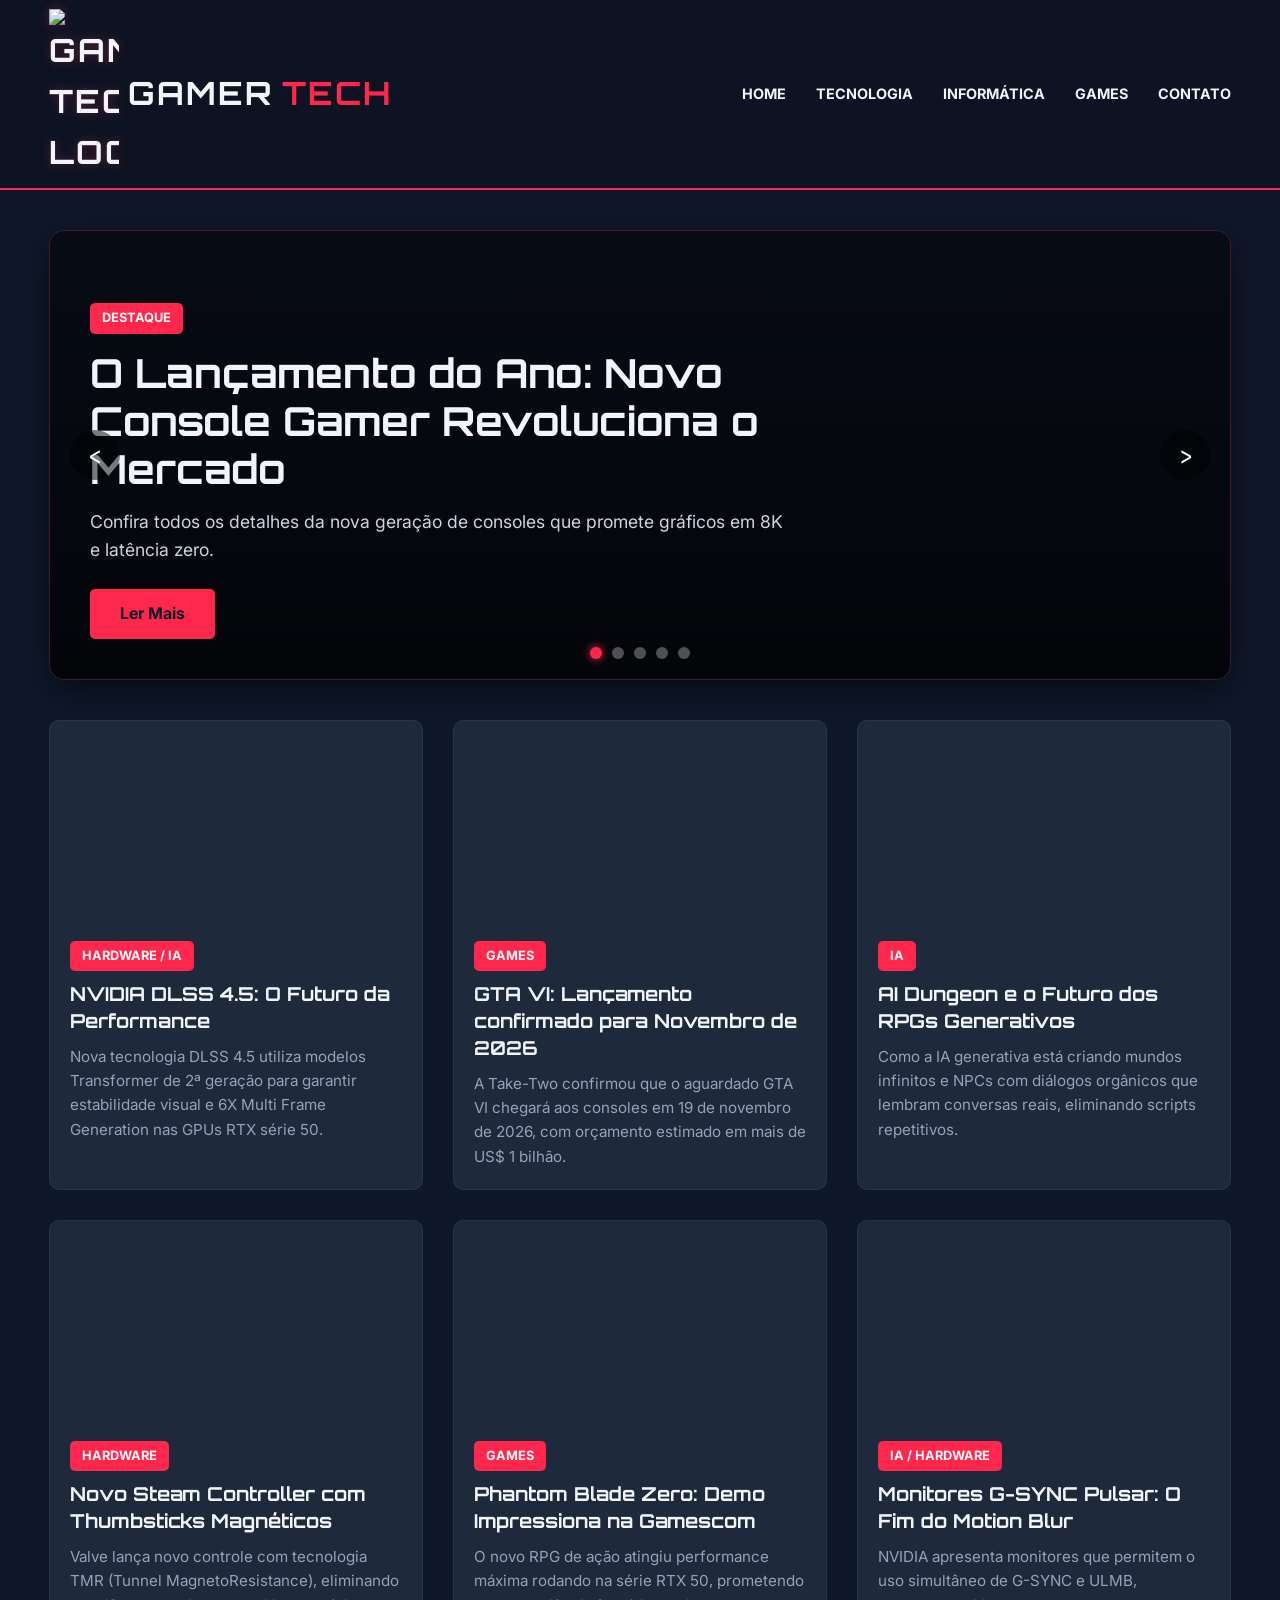
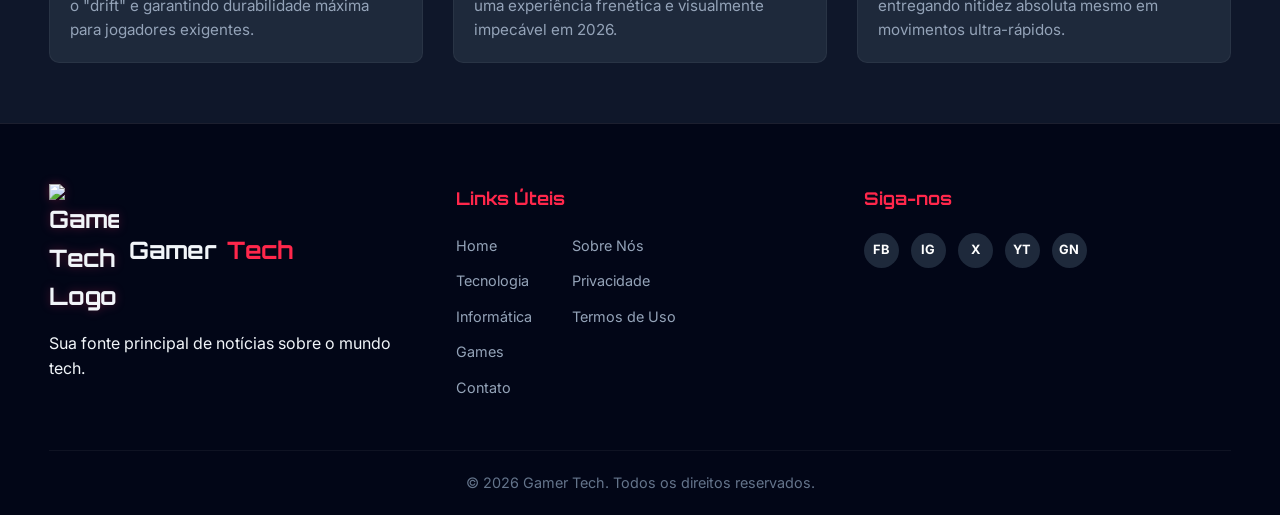
==== index.html @ 63a46190 "Fiz o upload dos arquivos do site." ====
<!DOCTYPE html>
<html lang="pt-br">
<head>
    <meta charset="UTF-8">
    <meta name="viewport" content="width=device-width, initial-scale=1.0">
    <title>Gamer Tech - Notícias de Tecnologia e Games</title>
    <link rel="stylesheet" href="style.css">
    <link rel="preconnect" href="https://fonts.googleapis.com">
    <link rel="preconnect" href="https://fonts.gstatic.com" crossorigin>
    <link href="https://fonts.googleapis.com/css2?family=Inter:wght@400;700&family=Orbitron:wght@400;700&display=swap" rel="stylesheet">
</head>
<body>
    <header>
        <div class="container">
            <div class="logo">
                <h1>
                    <img src="https://i.imgur.com/VM0Gyce.png" alt="Gamer Tech Logo" class="logo-img">
                    Gamer <span>Tech</span>
                </h1>
            </div>
            <nav>
                <ul class="nav-menu">
                    <li><a href="index.html">Home</a></li>
                    <li><a href="tecnologia.html">Tecnologia</a></li>
                    <li><a href="informatica.html">Informática</a></li>
                    <li><a href="games.html">Games</a></li>
                    <li><a href="#contato">Contato</a></li>
                </ul>
            </nav>
        </div>
    </header>

    <main class="container">
        <section id="hero" class="main-news">
            <div class="carousel">
                <div class="carousel-inner">
                    <!-- Slide 1 -->
                    <div class="carousel-item active" style="background-image: linear-gradient(rgba(0,0,0,0.5), rgba(0,0,0,0.8)), url('https://images.unsplash.com/photo-1511512578047-dfb367046420?q=80&w=1200&auto=format&fit=crop');">
                        <div class="hero-content">
                            <span class="category">Destaque</span>
                            <h2>O Lançamento do Ano: Novo Console Gamer Revoluciona o Mercado</h2>
                            <p>Confira todos os detalhes da nova geração de consoles que promete gráficos em 8K e latência zero.</p>
                            <a href="#" class="btn">Ler Mais</a>
                        </div>
                    </div>
                    <!-- Slide 2 -->
                    <div class="carousel-item" style="background-image: linear-gradient(rgba(0,0,0,0.5), rgba(0,0,0,0.8)), url('https://images.unsplash.com/photo-1542751371-adc38448a05e?q=80&w=1200&auto=format&fit=crop');">
                        <div class="hero-content">
                            <span class="category">Games</span>
                            <h2>GTA VI: Vazamentos indicam mapa colossal e novos sistemas</h2>
                            <p>Novas informações sugerem que o mapa será duas vezes maior que o do jogo anterior.</p>
                            <a href="#" class="btn">Ler Mais</a>
                        </div>
                    </div>
                    <!-- Slide 3 -->
                    <div class="carousel-item" style="background-image: linear-gradient(rgba(0,0,0,0.5), rgba(0,0,0,0.8)), url('https://images.unsplash.com/photo-1550745165-9bc0b252726f?q=80&w=1200&auto=format&fit=crop');">
                        <div class="hero-content">
                            <span class="category">Hardware</span>
                            <h2>Processadores de 2nm: O futuro do processamento mobile</h2>
                            <p>A nova tecnologia promete eficiência energética sem precedentes para smartphones.</p>
                            <a href="#" class="btn">Ler Mais</a>
                        </div>
                    </div>
                    <!-- Slide 4 -->
                    <div class="carousel-item" style="background-image: linear-gradient(rgba(0,0,0,0.5), rgba(0,0,0,0.8)), url('https://images.unsplash.com/photo-1614064641938-3bbee52942c7?q=80&w=1200&auto=format&fit=crop');">
                        <div class="hero-content">
                            <span class="category">IA / Hardware</span>
                            <h2>Monitores G-SYNC Pulsar: O Fim do Motion Blur</h2>
                            <p>NVIDIA apresenta monitores que permitem o uso simultâneo de G-SYNC e ULMB.</p>
                            <a href="#" class="btn">Ler Mais</a>
                        </div>
                    </div>
                    <!-- Slide 5 -->
                    <div class="carousel-item" style="background-image: linear-gradient(rgba(0,0,0,0.5), rgba(0,0,0,0.8)), url('https://images.unsplash.com/photo-1593305841991-05c297ba4575?q=80&w=1200&auto=format&fit=crop');">
                        <div class="hero-content">
                            <span class="category">Hardware</span>
                            <h2>Steam Controller: O Retorno da Valve ao Hardware</h2>
                            <p>Novo controle promete precisão absoluta com thumbsticks magnéticos anti-drift.</p>
                            <a href="#" class="btn">Ler Mais</a>
                        </div>
                    </div>
                </div>
                
                <!-- Controles do Carrossel -->
                <button class="carousel-control prev">&lt;</button>
                <button class="carousel-control next">&gt;</button>
                
                <!-- Indicadores -->
                <div class="carousel-indicators">
                    <span class="dot active"></span>
                    <span class="dot"></span>
                    <span class="dot"></span>
                    <span class="dot"></span>
                    <span class="dot"></span>
                </div>
            </div>
        </section>

        <section id="news-grid" class="secondary-news">
            <article class="news-card">
                <div class="news-img" style="background-image: url('https://images.unsplash.com/photo-1550745165-9bc0b252726f?q=80&w=800&auto=format&fit=crop');"></div>
                <div class="news-info">
                    <span class="category">Hardware / IA</span>
                    <h3>NVIDIA DLSS 4.5: O Futuro da Performance</h3>
                    <p>Nova tecnologia DLSS 4.5 utiliza modelos Transformer de 2ª geração para garantir estabilidade visual e 6X Multi Frame Generation nas GPUs RTX série 50.</p>
                </div>
            </article>

            <article class="news-card">
                <div class="news-img" style="background-image: url('https://images.unsplash.com/photo-1542751371-adc38448a05e?q=80&w=800&auto=format&fit=crop');"></div>
                <div class="news-info">
                    <span class="category">Games</span>
                    <h3>GTA VI: Lançamento confirmado para Novembro de 2026</h3>
                    <p>A Take-Two confirmou que o aguardado GTA VI chegará aos consoles em 19 de novembro de 2026, com orçamento estimado em mais de US$ 1 bilhão.</p>
                </div>
            </article>

            <article class="news-card">
                <div class="news-img" style="background-image: url('https://images.unsplash.com/photo-1518770660439-4636190af475?q=80&w=800&auto=format&fit=crop');"></div>
                <div class="news-info">
                    <span class="category">IA</span>
                    <h3>AI Dungeon e o Futuro dos RPGs Generativos</h3>
                    <p>Como a IA generativa está criando mundos infinitos e NPCs com diálogos orgânicos que lembram conversas reais, eliminando scripts repetitivos.</p>
                </div>
            </article>

            <article class="news-card">
                <div class="news-img" style="background-image: url('https://images.unsplash.com/photo-1593305841991-05c297ba4575?q=80&w=800&auto=format&fit=crop');"></div>
                <div class="news-info">
                    <span class="category">Hardware</span>
                    <h3>Novo Steam Controller com Thumbsticks Magnéticos</h3>
                    <p>Valve lança novo controle com tecnologia TMR (Tunnel MagnetoResistance), eliminando o "drift" e garantindo durabilidade máxima para jogadores exigentes.</p>
                </div>
            </article>

            <article class="news-card">
                <div class="news-img" style="background-image: url('https://images.unsplash.com/photo-1606144042614-b2417e99c4e3?q=80&w=800&auto=format&fit=crop');"></div>
                <div class="news-info">
                    <span class="category">Games</span>
                    <h3>Phantom Blade Zero: Demo Impressiona na Gamescom</h3>
                    <p>O novo RPG de ação atingiu performance máxima rodando na série RTX 50, prometendo uma experiência frenética e visualmente impecável em 2026.</p>
                </div>
            </article>

            <article class="news-card">
                <div class="news-img" style="background-image: url('https://images.unsplash.com/photo-1614064641938-3bbee52942c7?q=80&w=800&auto=format&fit=crop');"></div>
                <div class="news-info">
                    <span class="category">IA / Hardware</span>
                    <h3>Monitores G-SYNC Pulsar: O Fim do Motion Blur</h3>
                    <p>NVIDIA apresenta monitores que permitem o uso simultâneo de G-SYNC e ULMB, entregando nitidez absoluta mesmo em movimentos ultra-rápidos.</p>
                </div>
            </article>
        </section>
    </main>

    <footer>
        <div class="container">
            <div class="footer-content">
                <div class="footer-logo">
                    <h2 style="display: flex; align-items: center; gap: 10px;">
                        <img src="https://i.imgur.com/VM0Gyce.png" alt="Gamer Tech Logo" class="logo-img">
                        Gamer <span>Tech</span>
                    </h2>
                    <p>Sua fonte principal de notícias sobre o mundo tech.</p>
                </div>
                <div class="footer-links">
                    <h3>Links Úteis</h3>
                    <div class="footer-links-container">
                        <ul>
                            <li><a href="index.html">Home</a></li>
                            <li><a href="tecnologia.html">Tecnologia</a></li>
                            <li><a href="informatica.html">Informática</a></li>
                            <li><a href="games.html">Games</a></li>
                            <li><a href="index.html#contato">Contato</a></li>
                        </ul>
                        <ul>
                            <li><a href="sobre.html">Sobre Nós</a></li>
                            <li><a href="#">Privacidade</a></li>
                            <li><a href="#">Termos de Uso</a></li>
                        </ul>
                    </div>
                </div>
                <div class="footer-social">
                    <h3>Siga-nos</h3>
                    <div class="social-icons">
                        <a href="#" title="Facebook">FB</a>
                        <a href="#" title="Instagram">IG</a>
                        <a href="#" title="X (Twitter)">X</a>
                        <a href="#" title="YouTube">YT</a>
                        <a href="#" title="Google News">GN</a>
                    </div>
                </div>
            </div>
            <div class="footer-bottom">
                <p>&copy; 2026 Gamer Tech. Todos os direitos reservados.</p>
            </div>
        </div>
    </footer>

    <button id="back-to-top" title="Voltar ao topo">
        <span class="arrow-up"></span>
    </button>

    <script src="script.js"></script>
</body>
</html>
---- style.css ----
:root {
    --bg-color: #0f172a;
    --card-bg: #1e293b;
    --text-color: #f1f5f9;
    --primary-color: #ff274b;
    --secondary-color: #ff274b;
    --accent-color: #ff274b;
    --header-bg: rgba(15, 23, 42, 0.9);
    --header-bg2: rgba(14, 19, 34, 0.9);
}

* {
    margin: 0;
    padding: 0;
    box-sizing: border-box;
}

body {
    font-family: 'Inter', sans-serif;
    background-color: var(--bg-color);
    color: var(--text-color);
    line-height: 1.6;
}

h1, h2, h3, .logo {
    font-family: 'Orbitron', sans-serif;
}

.container {
    max-width: 1200px;
    margin: 0 auto;
    padding: 0 9px;
}

/* Header & Navigation */
header {
    background-color: var(--header-bg2);
    backdrop-filter: blur(10px);
    position: sticky;
    top: 0;
    z-index: 1000;
    padding: 9px 0;
    border-bottom: 2px solid var(--primary-color);
}

header .container {
    display: flex;
    justify-content: space-between;
    align-items: center;
}

.logo h1 {
    font-size: 2.0rem;
    text-transform: uppercase;
    letter-spacing: 2px;
    display: flex;
    align-items: center;
    gap: 9px;
}

.logo-img {
    width: 70px;
    height: auto;
    filter: drop-shadow(0 0 5px rgba(255, 46, 99, 0.3));
}

.logo span {
    color: var(--primary-color);
}

nav ul {
    display: flex;
    list-style: none;
}

nav ul li {
    margin-left: 30px;
}

nav ul li a {
    text-decoration: none;
    color: var(--text-color);
    font-weight: bold;
    transition: color 0.3s ease;
    text-transform: uppercase;
    font-size: 0.9rem;
}

nav ul li a:hover {
    color: var(--secondary-color);
}

/* Carousel Section */
.main-news {
    margin: 40px 0;
}

.carousel {
    position: relative;
    height: 450px;
    border-radius: 15px;
    overflow: hidden;
    border: 1px solid rgba(255, 46, 99, 0.2);
    box-shadow: 0 10px 30px rgba(0,0,0,0.5);
}

.carousel-inner {
    height: 100%;
    width: 100%;
}

.carousel-item {
    position: absolute;
    top: 0;
    left: 0;
    width: 100%;
    height: 100%;
    opacity: 0;
    visibility: hidden;
    transition: opacity 0.8s ease-in-out, visibility 0.8s;
    background-size: cover;
    background-position: center;
    display: flex;
    align-items: flex-end;
    padding: 40px;
}

.carousel-item.active {
    opacity: 1;
    visibility: visible;
}

.hero-content {
    max-width: 700px;
    transform: translateY(20px);
    transition: transform 0.8s ease-out;
}

.carousel-item.active .hero-content {
    transform: translateY(0);
}

/* Controls */
.carousel-control {
    position: absolute;
    top: 50%;
    transform: translateY(-50%);
    background: rgba(0, 0, 0, 0.5);
    color: white;
    border: none;
    width: 50px;
    height: 50px;
    border-radius: 50%;
    cursor: pointer;
    font-family: 'Orbitron', sans-serif;
    font-size: 1.5rem;
    display: flex;
    align-items: center;
    justify-content: center;
    transition: background 0.3s, color 0.3s;
    z-index: 10;
}

.carousel-control:hover {
    background: var(--primary-color);
    color: white;
}

.prev { left: 20px; }
.next { right: 20px; }

/* Indicators */
.carousel-indicators {
    position: absolute;
    bottom: 20px;
    left: 50%;
    transform: translateX(-50%);
    display: flex;
    gap: 10px;
    z-index: 10;
}

.dot {
    width: 12px;
    height: 12px;
    background: rgba(255, 255, 255, 0.3);
    border-radius: 50%;
    cursor: pointer;
    transition: background 0.3s;
}

.dot.active {
    background: var(--primary-color);
    box-shadow: 0 0 10px var(--primary-color);
}

.category {
    background-color: var(--primary-color);
    color: white;
    padding: 5px 12px;
    border-radius: 5px;
    font-size: 0.8rem;
    text-transform: uppercase;
    font-weight: bold;
    display: inline-block;
    margin-bottom: 15px;
}

.hero-content h2 {
    font-size: 2.5rem;
    margin-bottom: 15px;
    line-height: 1.2;
}

.hero-content p {
    font-size: 1.1rem;
    margin-bottom: 25px;
    color: #cbd5e1;
}

.btn {
    display: inline-block;
    background-color: var(--secondary-color);
    color: var(--bg-color);
    padding: 12px 30px;
    text-decoration: none;
    font-weight: bold;
    border-radius: 5px;
    transition: transform 0.3s ease, background-color 0.3s ease;
}

.btn:hover {
    transform: translateY(-3px);
    background-color: #22d3ee;
}

/* News Grid */
.secondary-news {
    display: grid;
    grid-template-columns: repeat(auto-fit, minmax(300px, 1fr));
    gap: 30px;
    margin-bottom: 60px;
}

.news-card {
    background-color: var(--card-bg);
    border-radius: 10px;
    overflow: hidden;
    transition: transform 0.3s ease, opacity 0.5s ease;
    border: 1px solid rgba(255,255,255,0.05);
    opacity: 0;
    transform: translateY(20px);
}

.news-card.visible {
    opacity: 1;
    transform: translateY(0);
}

.news-card:hover {
    transform: translateY(-10px);
}

.news-card.visible:hover {
    transform: translateY(-10px);
}

.news-img {
    height: 200px;
    background-size: cover;
    background-position: center;
}

.news-info {
    padding: 20px;
}

.news-info .category {
    background-color: var(--secondary-color);
    margin-bottom: 10px;
}

.news-info h3 {
    font-size: 1.2rem;
    margin-bottom: 10px;
    line-height: 1.4;
}

.news-info p {
    font-size: 0.95rem;
    color: #94a3b8;
}

/* Back to Top Button */
#back-to-top {
    position: fixed;
    bottom: 30px;
    right: 30px;
    width: 45px;
    height: 45px;
    background-color: var(--primary-color);
    border: none;
    border-radius: 8px;
    cursor: pointer;
    display: flex;
    align-items: center;
    justify-content: center;
    box-shadow: 0 5px 15px rgba(0, 0, 0, 0.3);
    z-index: 1000;
    transition: transform 0.3s ease, background-color 0.3s ease, opacity 0.3s ease, visibility 0.3s;
    opacity: 0;
    visibility: hidden;
}

#back-to-top.show {
    opacity: 1;
    visibility: visible;
}

#back-to-top:hover {
    background-color: #ff4d7d;
    transform: translateY(-5px);
}

.arrow-up {
    width: 0;
    height: 0;
    border-left: 8px solid transparent;
    border-right: 8px solid transparent;
    border-bottom: 12px solid white;
}

/* Contact Form Styles */
.contact-container {
    max-width: 800px;
    margin: 40px auto;
    background-color: var(--card-bg);
    padding: 40px;
    border-radius: 15px;
    border: 1px solid rgba(255, 46, 99, 0.1);
}

.contact-form {
    display: flex;
    flex-direction: column;
    gap: 20px;
}

.form-group {
    display: flex;
    flex-direction: column;
    gap: 8px;
}

.form-group label {
    font-weight: bold;
    color: var(--text-color);
    font-size: 0.9rem;
}

.form-group input, 
.form-group textarea {
    background-color: var(--bg-color);
    border: 1px solid rgba(255, 255, 255, 0.1);
    padding: 12px 15px;
    border-radius: 8px;
    color: white;
    font-family: 'Inter', sans-serif;
    transition: border-color 0.3s ease, box-shadow 0.3s ease;
}

.form-group input:focus, 
.form-group textarea:focus {
    outline: none;
    border-color: var(--primary-color);
    box-shadow: 0 0 10px rgba(255, 46, 99, 0.2);
}

.form-group textarea {
    resize: vertical;
    min-height: 150px;
}

.submit-btn {
    background-color: var(--primary-color);
    color: white;
    border: none;
    padding: 15px;
    border-radius: 8px;
    font-weight: bold;
    cursor: pointer;
    text-transform: uppercase;
    letter-spacing: 1px;
    transition: transform 0.3s ease, background-color 0.3s ease;
    font-family: 'Orbitron', sans-serif;
}

.submit-btn:hover {
    background-color: #ff4d7d;
    transform: translateY(-3px);
}

/* Footer (existing) */
footer {
    background-color: #020617;
    padding: 60px 0 20px;
    margin-top: 40px;
    border-top: 1px solid rgba(255,255,255,0.1);
}

.footer-content {
    display: grid;
    grid-template-columns: repeat(auto-fit, minmax(200px, 1fr));
    gap: 40px;
    margin-bottom: 40px;
}

.footer-logo h2 {
    font-size: 1.5rem;
    margin-bottom: 15px;
}

.footer-logo span {
    color: var(--primary-color);
}

.footer-links h3, .footer-social h3 {
    font-size: 1.1rem;
    margin-bottom: 20px;
    color: var(--secondary-color);
}

.footer-links-container {
    display: flex;
    gap: 40px;
}

.footer-links ul {
    list-style: none;
}

.footer-links ul li {
    margin-bottom: 10px;
}

.footer-links ul li a {
    text-decoration: none;
    color: #94a3b8;
    transition: color 0.3s ease;
    font-size: 0.9rem;
}

.footer-links ul li a:hover {
    color: white;
}

.social-icons {
    display: flex;
    gap: 12px;
    flex-wrap: wrap;
}

.social-icons a {
    width: 35px;
    height: 35px;
    background-color: var(--card-bg);
    display: flex;
    align-items: center;
    justify-content: center;
    border-radius: 50%;
    color: white;
    text-decoration: none;
    transition: background-color 0.3s ease, transform 0.3s ease;
    font-size: 0.8rem;
    font-weight: bold;
}

.social-icons a:hover {
    background-color: var(--primary-color);
    transform: translateY(-3px);
}

.footer-bottom {
    text-align: center;
    padding-top: 20px;
    border-top: 1px solid rgba(255,255,255,0.05);
    font-size: 0.9rem;
    color: #64748b;
}

/* Responsive */
@media (max-width: 768px) {
    header .container {
        flex-direction: column;
        gap: 20px;
    }
    
    nav ul li {
        margin: 0 10px;
    }

    .hero-content h2 {
        font-size: 1.8rem;
    }
}
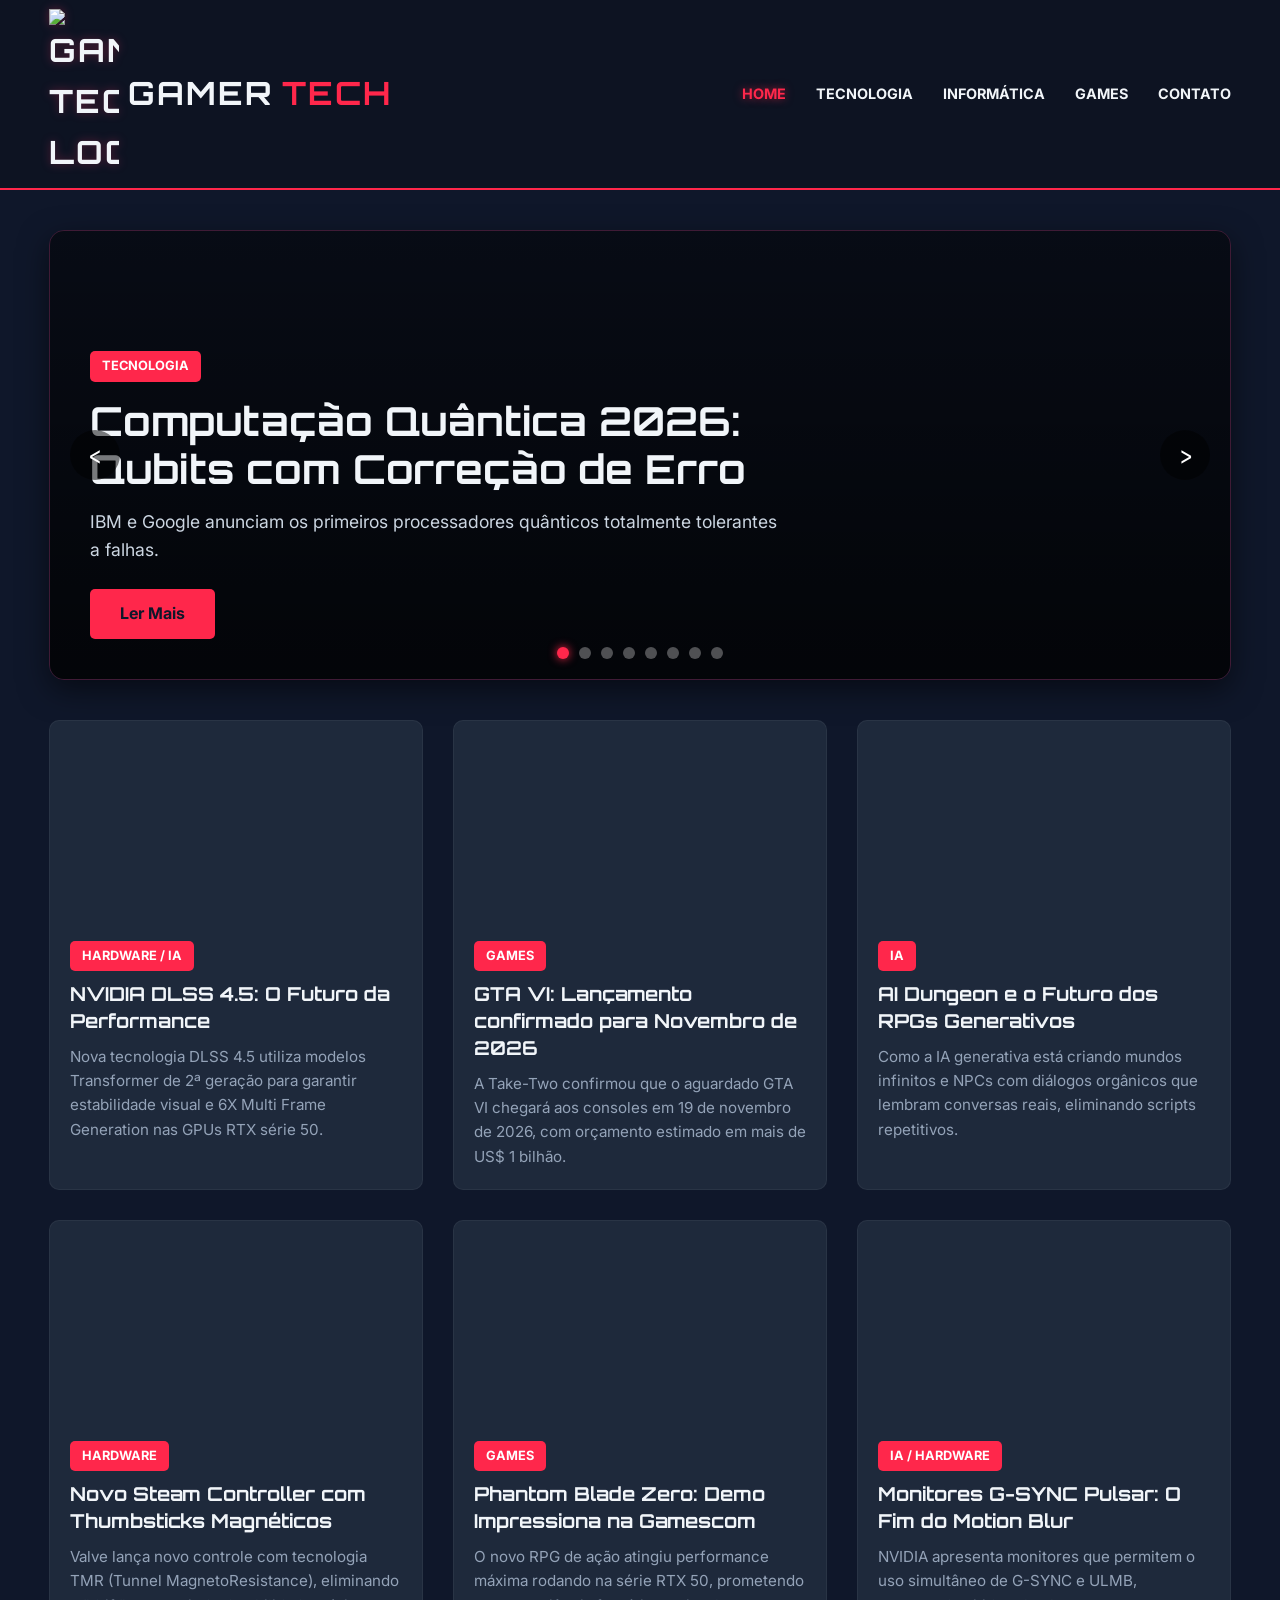
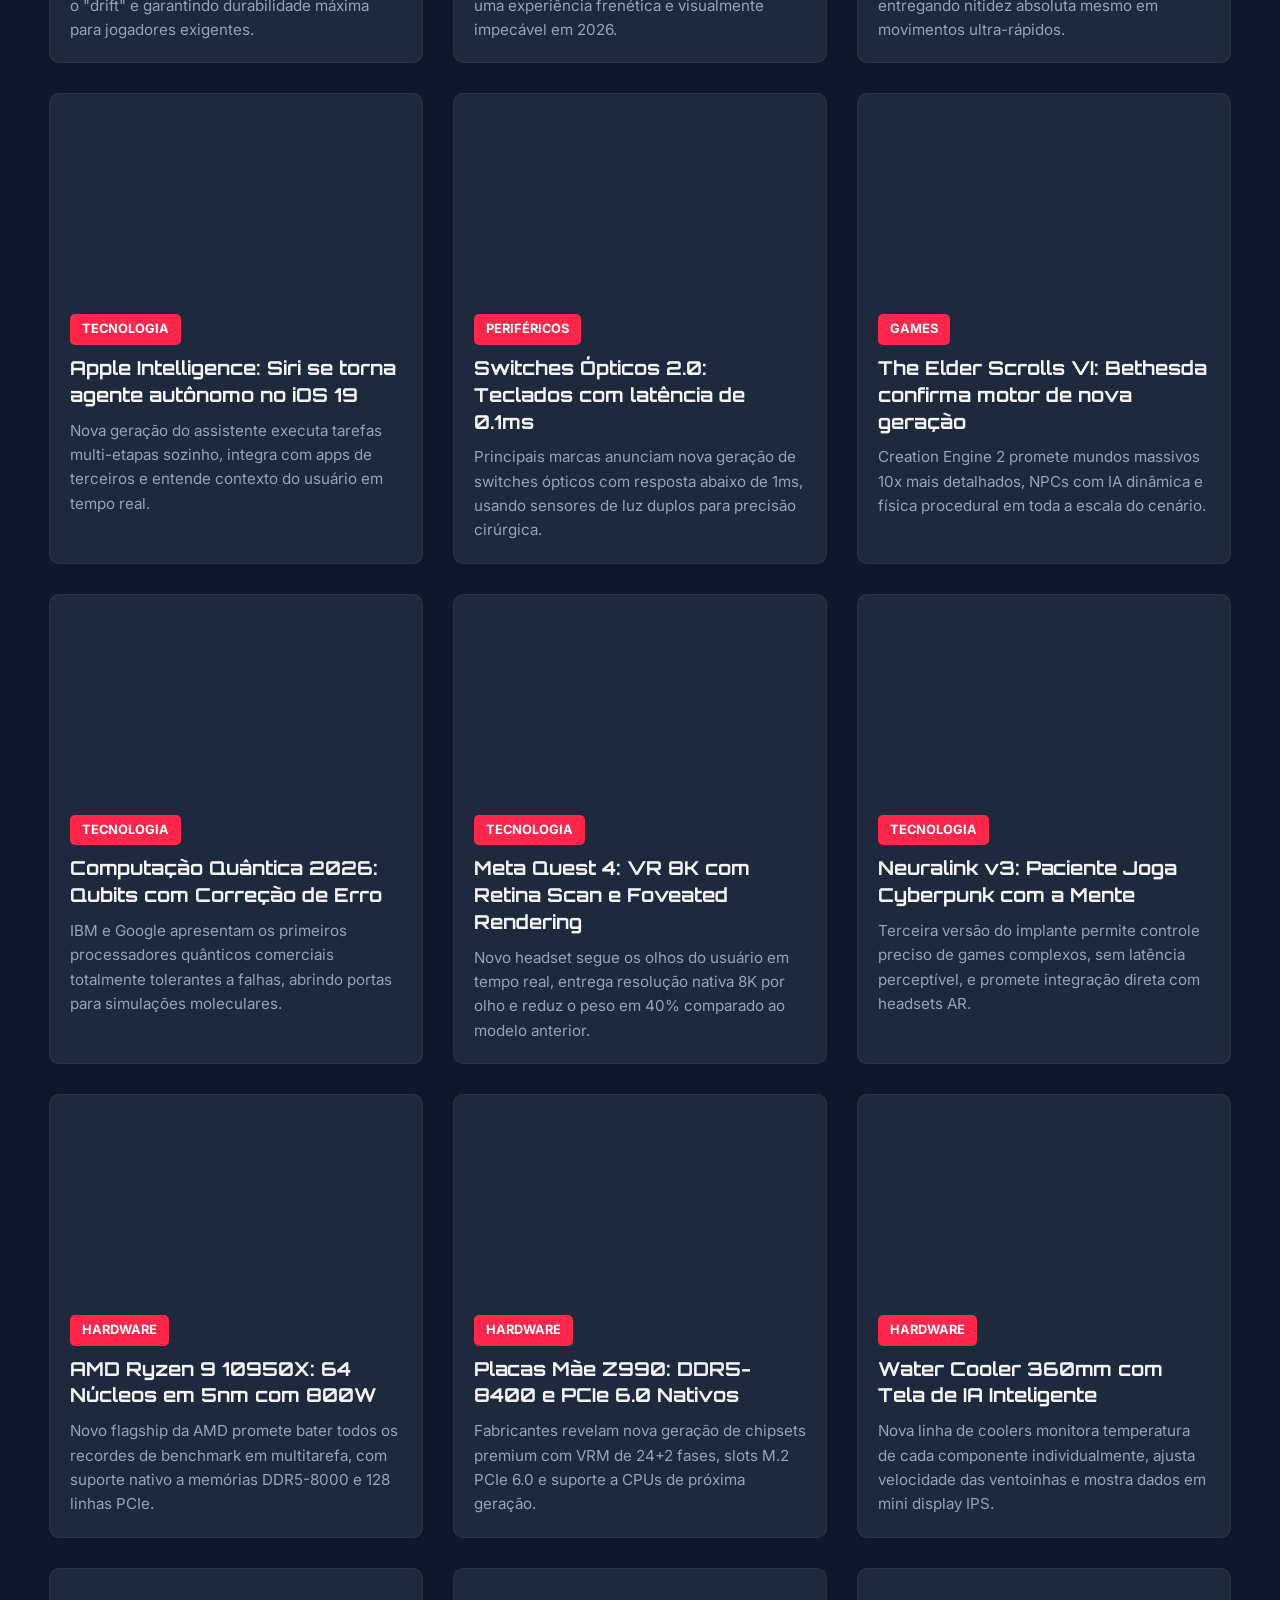
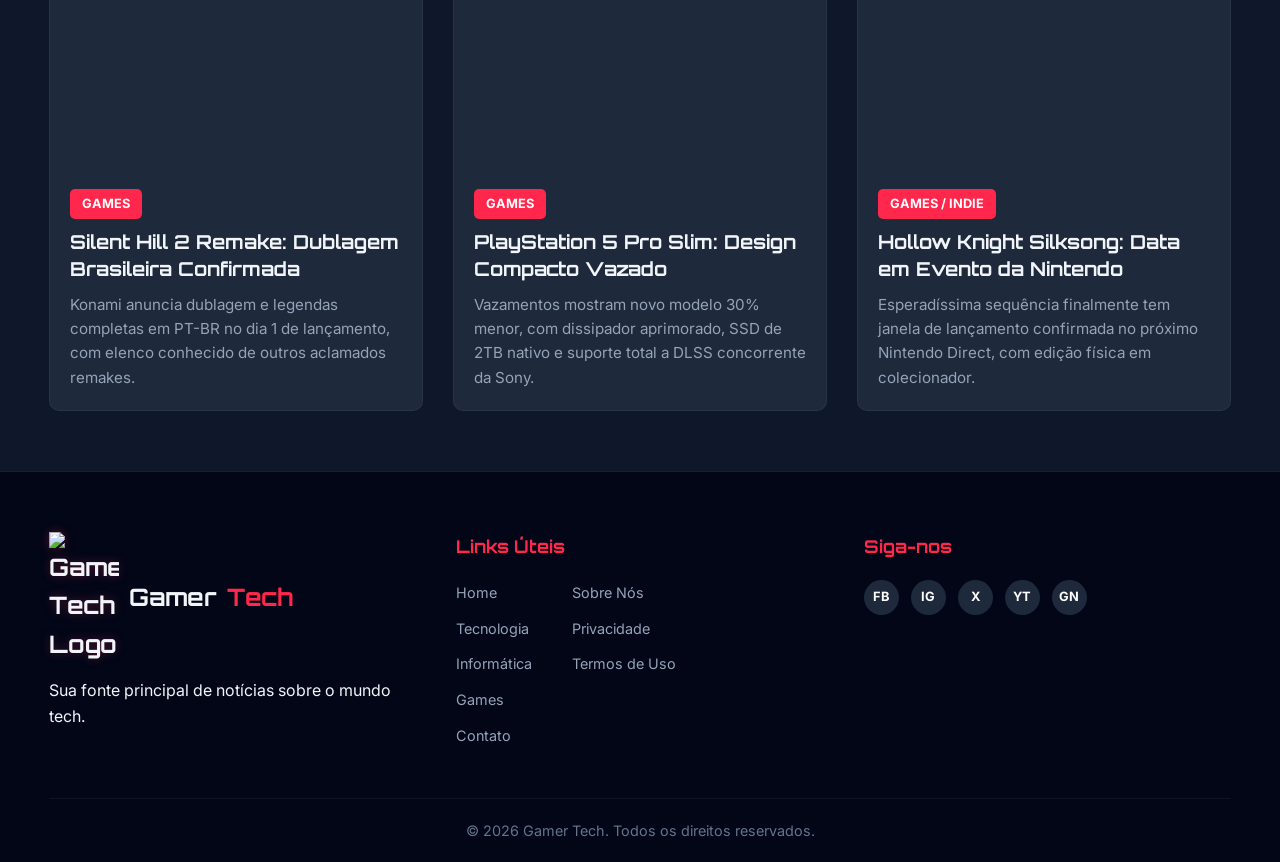
==== commit 12061d65: "Add files via upload Fora feitas novas atualizações no site.  1. Mudança no Menu Horizontal; 2. A" ====
--- a/index.html
+++ b/index.html
@@ -20,11 +20,11 @@
             </div>
             <nav>
                 <ul class="nav-menu">
-                    <li><a href="index.html">Home</a></li>
+                    <li><a href="index.html" class="active">Home</a></li>
                     <li><a href="tecnologia.html">Tecnologia</a></li>
                     <li><a href="informatica.html">Informática</a></li>
                     <li><a href="games.html">Games</a></li>
-                    <li><a href="#contato">Contato</a></li>
+                    <li><a href="contato.html">Contato</a></li>
                 </ul>
             </nav>
         </div>
@@ -34,34 +34,34 @@
         <section id="hero" class="main-news">
             <div class="carousel">
                 <div class="carousel-inner">
-                    <!-- Slide 1 -->
-                    <div class="carousel-item active" style="background-image: linear-gradient(rgba(0,0,0,0.5), rgba(0,0,0,0.8)), url('https://images.unsplash.com/photo-1511512578047-dfb367046420?q=80&w=1200&auto=format&fit=crop');">
-                        <div class="hero-content">
-                            <span class="category">Destaque</span>
-                            <h2>O Lançamento do Ano: Novo Console Gamer Revoluciona o Mercado</h2>
-                            <p>Confira todos os detalhes da nova geração de consoles que promete gráficos em 8K e latência zero.</p>
-                            <a href="#" class="btn">Ler Mais</a>
-                        </div>
-                    </div>
-                    <!-- Slide 2 -->
-                    <div class="carousel-item" style="background-image: linear-gradient(rgba(0,0,0,0.5), rgba(0,0,0,0.8)), url('https://images.unsplash.com/photo-1542751371-adc38448a05e?q=80&w=1200&auto=format&fit=crop');">
+                    <!-- Slide 1 - NOVO (substitui o mais antigo) -->
+                    <div class="carousel-item active" style="background-image: linear-gradient(rgba(0,0,0,0.5), rgba(0,0,0,0.8)), url('https://images.unsplash.com/photo-1635070041078-e363dbe005cb?q=80&w=1200&auto=format&fit=crop');">
+                        <div class="hero-content">
+                            <span class="category">Tecnologia</span>
+                            <h2>Computação Quântica 2026: Qubits com Correção de Erro</h2>
+                            <p>IBM e Google anunciam os primeiros processadores quânticos totalmente tolerantes a falhas.</p>
+                            <a href="#" class="btn">Ler Mais</a>
+                        </div>
+                    </div>
+                    <!-- Slide 2 - NOVO (substitui o 2º mais antigo) -->
+                    <div class="carousel-item" style="background-image: linear-gradient(rgba(0,0,0,0.5), rgba(0,0,0,0.8)), url('https://images.unsplash.com/photo-1591799264318-7e6ef8ddb7ea?q=80&w=1200&auto=format&fit=crop');">
+                        <div class="hero-content">
+                            <span class="category">Hardware</span>
+                            <h2>AMD Ryzen 9 10950X: 64 Núcleos em Arquitetura de 5nm</h2>
+                            <p>Novo flagship promete dominar benchmarks de produtividade e multitarefa extrema.</p>
+                            <a href="#" class="btn">Ler Mais</a>
+                        </div>
+                    </div>
+                    <!-- Slide 3 - NOVO (substitui o 3º mais antigo) -->
+                    <div class="carousel-item" style="background-image: linear-gradient(rgba(0,0,0,0.5), rgba(0,0,0,0.8)), url('https://images.unsplash.com/photo-1511512578047-dfb367046420?q=80&w=1200&auto=format&fit=crop');">
                         <div class="hero-content">
                             <span class="category">Games</span>
-                            <h2>GTA VI: Vazamentos indicam mapa colossal e novos sistemas</h2>
-                            <p>Novas informações sugerem que o mapa será duas vezes maior que o do jogo anterior.</p>
-                            <a href="#" class="btn">Ler Mais</a>
-                        </div>
-                    </div>
-                    <!-- Slide 3 -->
-                    <div class="carousel-item" style="background-image: linear-gradient(rgba(0,0,0,0.5), rgba(0,0,0,0.8)), url('https://images.unsplash.com/photo-1550745165-9bc0b252726f?q=80&w=1200&auto=format&fit=crop');">
-                        <div class="hero-content">
-                            <span class="category">Hardware</span>
-                            <h2>Processadores de 2nm: O futuro do processamento mobile</h2>
-                            <p>A nova tecnologia promete eficiência energética sem precedentes para smartphones.</p>
-                            <a href="#" class="btn">Ler Mais</a>
-                        </div>
-                    </div>
-                    <!-- Slide 4 -->
+                            <h2>Silent Hill 2 Remake: Dublagem Brasileira no Lançamento</h2>
+                            <p>Konami confirma dublagem e legendas em PT-BR completas para o remake do clássico de terror.</p>
+                            <a href="#" class="btn">Ler Mais</a>
+                        </div>
+                    </div>
+                    <!-- Slide 4 (anteriormente era o 4) -->
                     <div class="carousel-item" style="background-image: linear-gradient(rgba(0,0,0,0.5), rgba(0,0,0,0.8)), url('https://images.unsplash.com/photo-1614064641938-3bbee52942c7?q=80&w=1200&auto=format&fit=crop');">
                         <div class="hero-content">
                             <span class="category">IA / Hardware</span>
@@ -70,12 +70,39 @@
                             <a href="#" class="btn">Ler Mais</a>
                         </div>
                     </div>
-                    <!-- Slide 5 -->
+                    <!-- Slide 5 (anteriormente era o 5) -->
                     <div class="carousel-item" style="background-image: linear-gradient(rgba(0,0,0,0.5), rgba(0,0,0,0.8)), url('https://images.unsplash.com/photo-1593305841991-05c297ba4575?q=80&w=1200&auto=format&fit=crop');">
                         <div class="hero-content">
                             <span class="category">Hardware</span>
                             <h2>Steam Controller: O Retorno da Valve ao Hardware</h2>
                             <p>Novo controle promete precisão absoluta com thumbsticks magnéticos anti-drift.</p>
+                            <a href="#" class="btn">Ler Mais</a>
+                        </div>
+                    </div>
+                    <!-- Slide 6 -->
+                    <div class="carousel-item" style="background-image: linear-gradient(rgba(0,0,0,0.5), rgba(0,0,0,0.8)), url('https://images.unsplash.com/photo-1592750475338-74b7b21085ab?q=80&w=1200&auto=format&fit=crop');">
+                        <div class="hero-content">
+                            <span class="category">IA / Mobile</span>
+                            <h2>Apple Intelligence: Siri ganha autonomia total no iOS 19</h2>
+                            <p>Nova geração de assistente executa tarefas complexas sozinho, integrado a apps nativos e de terceiros.</p>
+                            <a href="#" class="btn">Ler Mais</a>
+                        </div>
+                    </div>
+                    <!-- Slide 7 -->
+                    <div class="carousel-item" style="background-image: linear-gradient(rgba(0,0,0,0.5), rgba(0,0,0,0.8)), url('https://images.unsplash.com/photo-1587829741301-dc798b83add3?q=80&w=1200&auto=format&fit=crop');">
+                        <div class="hero-content">
+                            <span class="category">Periféricos</span>
+                            <h2>Switches Ópticos 2.0: Teclados com Latência de 0.1ms</h2>
+                            <p>Marcas anunciam nova geração de switches ópticos com tempo de resposta abaixo do milissegundo.</p>
+                            <a href="#" class="btn">Ler Mais</a>
+                        </div>
+                    </div>
+                    <!-- Slide 8 -->
+                    <div class="carousel-item" style="background-image: linear-gradient(rgba(0,0,0,0.5), rgba(0,0,0,0.8)), url('https://images.unsplash.com/photo-1538481199705-c710c4e965fc?q=80&w=1200&auto=format&fit=crop');">
+                        <div class="hero-content">
+                            <span class="category">RPG / Games</span>
+                            <h2>The Elder Scrolls VI: Bethesda mostra motor de ponta</h2>
+                            <p>Novo motor Creation Engine 2 promete mundos 10x mais detalhados e NPCs com IA dinâmica.</p>
                             <a href="#" class="btn">Ler Mais</a>
                         </div>
                     </div>
@@ -85,9 +112,12 @@
                 <button class="carousel-control prev">&lt;</button>
                 <button class="carousel-control next">&gt;</button>
                 
-                <!-- Indicadores -->
+                <!-- Indicadores (8) -->
                 <div class="carousel-indicators">
                     <span class="dot active"></span>
+                    <span class="dot"></span>
+                    <span class="dot"></span>
+                    <span class="dot"></span>
                     <span class="dot"></span>
                     <span class="dot"></span>
                     <span class="dot"></span>
@@ -148,6 +178,127 @@
                     <span class="category">IA / Hardware</span>
                     <h3>Monitores G-SYNC Pulsar: O Fim do Motion Blur</h3>
                     <p>NVIDIA apresenta monitores que permitem o uso simultâneo de G-SYNC e ULMB, entregando nitidez absoluta mesmo em movimentos ultra-rápidos.</p>
+                </div>
+            </article>
+
+            <!-- NOVO Card 7 - Tecnologia -->
+            <article class="news-card">
+                <div class="news-img" style="background-image: url('https://images.unsplash.com/photo-1592750475338-74b7b21085ab?q=80&w=800&auto=format&fit=crop');"></div>
+                <div class="news-info">
+                    <span class="category">Tecnologia</span>
+                    <h3>Apple Intelligence: Siri se torna agente autônomo no iOS 19</h3>
+                    <p>Nova geração do assistente executa tarefas multi-etapas sozinho, integra com apps de terceiros e entende contexto do usuário em tempo real.</p>
+                </div>
+            </article>
+
+            <!-- NOVO Card 8 - Informática -->
+            <article class="news-card">
+                <div class="news-img" style="background-image: url('https://images.unsplash.com/photo-1587829741301-dc798b83add3?q=80&w=800&auto=format&fit=crop');"></div>
+                <div class="news-info">
+                    <span class="category">Periféricos</span>
+                    <h3>Switches Ópticos 2.0: Teclados com latência de 0.1ms</h3>
+                    <p>Principais marcas anunciam nova geração de switches ópticos com resposta abaixo de 1ms, usando sensores de luz duplos para precisão cirúrgica.</p>
+                </div>
+            </article>
+
+            <!-- NOVO Card 9 - Games -->
+            <article class="news-card">
+                <div class="news-img" style="background-image: url('https://images.unsplash.com/photo-1538481199705-c710c4e965fc?q=80&w=800&auto=format&fit=crop');"></div>
+                <div class="news-info">
+                    <span class="category">Games</span>
+                    <h3>The Elder Scrolls VI: Bethesda confirma motor de nova geração</h3>
+                    <p>Creation Engine 2 promete mundos massivos 10x mais detalhados, NPCs com IA dinâmica e física procedural em toda a escala do cenário.</p>
+                </div>
+            </article>
+
+            <!-- ============== 9 CARDS NOVOS ============== -->
+            <!-- NOVO Card 10 - Tecnologia (Computação Quântica) -->
+            <article class="news-card">
+                <div class="news-img" style="background-image: url('https://images.unsplash.com/photo-1635070041078-e363dbe005cb?q=80&w=800&auto=format&fit=crop');"></div>
+                <div class="news-info">
+                    <span class="category">Tecnologia</span>
+                    <h3>Computação Quântica 2026: Qubits com Correção de Erro</h3>
+                    <p>IBM e Google apresentam os primeiros processadores quânticos comerciais totalmente tolerantes a falhas, abrindo portas para simulações moleculares.</p>
+                </div>
+            </article>
+
+            <!-- NOVO Card 11 - Tecnologia (VR) -->
+            <article class="news-card">
+                <div class="news-img" style="background-image: url('https://images.unsplash.com/photo-1617802690992-15d93263d3a9?q=80&w=800&auto=format&fit=crop');"></div>
+                <div class="news-info">
+                    <span class="category">Tecnologia</span>
+                    <h3>Meta Quest 4: VR 8K com Retina Scan e Foveated Rendering</h3>
+                    <p>Novo headset segue os olhos do usuário em tempo real, entrega resolução nativa 8K por olho e reduz o peso em 40% comparado ao modelo anterior.</p>
+                </div>
+            </article>
+
+            <!-- NOVO Card 12 - Tecnologia (Neurotech) -->
+            <article class="news-card">
+                <div class="news-img" style="background-image: url('https://images.unsplash.com/photo-1559757175-5700dde675bc?q=80&w=800&auto=format&fit=crop');"></div>
+                <div class="news-info">
+                    <span class="category">Tecnologia</span>
+                    <h3>Neuralink v3: Paciente Joga Cyberpunk com a Mente</h3>
+                    <p>Terceira versão do implante permite controle preciso de games complexos, sem latência perceptível, e promete integração direta com headsets AR.</p>
+                </div>
+            </article>
+
+            <!-- NOVO Card 13 - Informática (Ryzen 10k) -->
+            <article class="news-card">
+                <div class="news-img" style="background-image: url('https://images.unsplash.com/photo-1591799264318-7e6ef8ddb7ea?q=80&w=800&auto=format&fit=crop');"></div>
+                <div class="news-info">
+                    <span class="category">Hardware</span>
+                    <h3>AMD Ryzen 9 10950X: 64 Núcleos em 5nm com 800W</h3>
+                    <p>Novo flagship da AMD promete bater todos os recordes de benchmark em multitarefa, com suporte nativo a memórias DDR5-8000 e 128 linhas PCIe.</p>
+                </div>
+            </article>
+
+            <!-- NOVO Card 14 - Informática (Placas Mãe Z990) -->
+            <article class="news-card">
+                <div class="news-img" style="background-image: url('https://images.unsplash.com/photo-1518770660439-4636190af475?q=80&w=800&auto=format&fit=crop');"></div>
+                <div class="news-info">
+                    <span class="category">Hardware</span>
+                    <h3>Placas Mãe Z990: DDR5-8400 e PCIe 6.0 Nativos</h3>
+                    <p>Fabricantes revelam nova geração de chipsets premium com VRM de 24+2 fases, slots M.2 PCIe 6.0 e suporte a CPUs de próxima geração.</p>
+                </div>
+            </article>
+
+            <!-- NOVO Card 15 - Informática (Water Cooler IA) -->
+            <article class="news-card">
+                <div class="news-img" style="background-image: url('https://images.unsplash.com/photo-1587202372775-e229f172b9d7?q=80&w=800&auto=format&fit=crop');"></div>
+                <div class="news-info">
+                    <span class="category">Hardware</span>
+                    <h3>Water Cooler 360mm com Tela de IA Inteligente</h3>
+                    <p>Nova linha de coolers monitora temperatura de cada componente individualmente, ajusta velocidade das ventoinhas e mostra dados em mini display IPS.</p>
+                </div>
+            </article>
+
+            <!-- NOVO Card 16 - Games (SH2 Remake) -->
+            <article class="news-card">
+                <div class="news-img" style="background-image: url('https://images.unsplash.com/photo-1511512578047-dfb367046420?q=80&w=800&auto=format&fit=crop');"></div>
+                <div class="news-info">
+                    <span class="category">Games</span>
+                    <h3>Silent Hill 2 Remake: Dublagem Brasileira Confirmada</h3>
+                    <p>Konami anuncia dublagem e legendas completas em PT-BR no dia 1 de lançamento, com elenco conhecido de outros aclamados remakes.</p>
+                </div>
+            </article>
+
+            <!-- NOVO Card 17 - Games (PS5 Pro Slim) -->
+            <article class="news-card">
+                <div class="news-img" style="background-image: url('https://images.unsplash.com/photo-1606144042614-b2417e99c4e3?q=80&w=800&auto=format&fit=crop');"></div>
+                <div class="news-info">
+                    <span class="category">Games</span>
+                    <h3>PlayStation 5 Pro Slim: Design Compacto Vazado</h3>
+                    <p>Vazamentos mostram novo modelo 30% menor, com dissipador aprimorado, SSD de 2TB nativo e suporte total a DLSS concorrente da Sony.</p>
+                </div>
+            </article>
+
+            <!-- NOVO Card 18 - Games (Silksong) -->
+            <article class="news-card">
+                <div class="news-img" style="background-image: url('https://images.unsplash.com/photo-1550745165-9bc0b252726f?q=80&w=800&auto=format&fit=crop');"></div>
+                <div class="news-info">
+                    <span class="category">Games / Indie</span>
+                    <h3>Hollow Knight Silksong: Data em Evento da Nintendo</h3>
+                    <p>Esperadíssima sequência finalmente tem janela de lançamento confirmada no próximo Nintendo Direct, com edição física em colecionador.</p>
                 </div>
             </article>
         </section>
@@ -171,12 +322,12 @@
                             <li><a href="tecnologia.html">Tecnologia</a></li>
                             <li><a href="informatica.html">Informática</a></li>
                             <li><a href="games.html">Games</a></li>
-                            <li><a href="index.html#contato">Contato</a></li>
+                            <li><a href="contato.html">Contato</a></li>
                         </ul>
                         <ul>
                             <li><a href="sobre.html">Sobre Nós</a></li>
-                            <li><a href="#">Privacidade</a></li>
-                            <li><a href="#">Termos de Uso</a></li>
+                            <li><a href="privacidade.html">Privacidade</a></li>
+                            <li><a href="termos.html">Termos de Uso</a></li>
                         </ul>
                     </div>
                 </div>
--- a/style.css
+++ b/style.css
@@ -88,6 +88,11 @@
 
 nav ul li a:hover {
     color: var(--secondary-color);
+}
+
+nav ul li a.active {
+    color: var(--primary-color);
+    text-shadow: 0 0 8px rgba(255, 39, 75, 0.6);
 }
 
 /* Carousel Section */
@@ -330,19 +335,183 @@
     border-bottom: 12px solid white;
 }
 
-/* Contact Form Styles */
-.contact-container {
-    max-width: 800px;
-    margin: 40px auto;
+/* Fade Card Animation (reutilizável para contato e outras seções) */
+.fade-card {
+    opacity: 0;
+    transform: translateY(20px);
+    transition: transform 0.5s ease, opacity 0.5s ease;
+}
+
+.fade-card.visible {
+    opacity: 1;
+    transform: translateY(0);
+}
+
+/* Generic Page Hero (para tecnologia, informatica, games, sobre, privacidade, termos) */
+.page-hero {
+    position: relative;
+    height: 300px;
+    background-size: cover;
+    background-position: center;
+    display: flex;
+    align-items: center;
+    margin-bottom: 60px;
+    border-bottom: 2px solid var(--primary-color);
+}
+
+.page-hero-overlay {
+    position: absolute;
+    top: 0; left: 0; right: 0; bottom: 0;
+    background: linear-gradient(rgba(0,0,0,0.6), rgba(0,0,0,0.85));
+    z-index: 1;
+}
+
+.page-hero-content {
+    position: relative;
+    z-index: 2;
+    text-align: center;
+    width: 100%;
+}
+
+.page-hero-content h2 {
+    font-size: 2.8rem;
+    text-transform: uppercase;
+    letter-spacing: 2px;
+    margin-bottom: 15px;
+    line-height: 1.2;
+}
+
+.page-hero-content p {
+    font-size: 1.1rem;
+    color: #cbd5e1;
+    max-width: 700px;
+    margin: 0 auto;
+}
+
+/* Contact Hero Section */
+.contact-hero {
+    position: relative;
+    height: 300px;
+    background-image: linear-gradient(rgba(0,0,0,0.6), rgba(0,0,0,0.85)), url('https://images.unsplash.com/photo-1516321318423-f06f85e504b3?q=80&w=1600&auto=format&fit=crop');
+    background-size: cover;
+    background-position: center;
+    display: flex;
+    align-items: center;
+    margin-bottom: 60px;
+    border-bottom: 2px solid var(--primary-color);
+}
+
+.contact-hero-content {
+    position: relative;
+    z-index: 2;
+    text-align: center;
+}
+
+.contact-hero-content h2 {
+    font-size: 2.8rem;
+    text-transform: uppercase;
+    letter-spacing: 2px;
+    margin-bottom: 15px;
+    line-height: 1.2;
+}
+
+.contact-hero-content p {
+    font-size: 1.1rem;
+    color: #cbd5e1;
+    max-width: 600px;
+    margin: 0 auto;
+}
+
+/* Contact Wrapper - Two Column Layout */
+.contact-wrapper {
+    display: grid;
+    grid-template-columns: 1fr 1.3fr;
+    gap: 40px;
+    margin-bottom: 60px;
+    align-items: start;
+}
+
+/* Contact Info */
+.contact-info {
     background-color: var(--card-bg);
     padding: 40px;
     border-radius: 15px;
     border: 1px solid rgba(255, 46, 99, 0.1);
+    position: sticky;
+    top: 100px;
+}
+
+.contact-info-header {
+    margin-bottom: 30px;
+    padding-bottom: 20px;
+    border-bottom: 1px solid rgba(255, 255, 255, 0.05);
+}
+
+.contact-info-items {
+    display: flex;
+    flex-direction: column;
+    gap: 25px;
+    margin-bottom: 35px;
+}
+
+.contact-info-item {
+    display: flex;
+    align-items: flex-start;
+    gap: 15px;
+    transition: transform 0.3s ease;
+}
+
+.contact-info-item:hover {
+    transform: translateX(5px);
+}
+
+.contact-info-item:hover a {
+    color: var(--primary-color) !important;
+}
+
+.contact-icon {
+    width: 48px;
+    height: 48px;
+    background: linear-gradient(135deg, rgba(255, 39, 75, 0.2), rgba(255, 39, 75, 0.05));
+    border: 1px solid rgba(255, 39, 75, 0.3);
+    color: var(--primary-color);
+    border-radius: 12px;
+    display: flex;
+    align-items: center;
+    justify-content: center;
+    flex-shrink: 0;
+    transition: all 0.3s ease;
+}
+
+.contact-info-item:hover .contact-icon {
+    background: var(--primary-color);
+    color: white;
+    transform: scale(1.05);
+}
+
+.contact-social {
+    padding-top: 25px;
+    border-top: 1px solid rgba(255, 255, 255, 0.05);
+}
+
+/* Contact Form (updated) */
+.contact-container {
+    background-color: var(--card-bg);
+    padding: 40px;
+    border-radius: 15px;
+    border: 1px solid rgba(255, 46, 99, 0.1);
+    box-shadow: 0 10px 40px rgba(0, 0, 0, 0.3);
 }
 
 .contact-form {
     display: flex;
     flex-direction: column;
+    gap: 20px;
+}
+
+.form-row {
+    display: grid;
+    grid-template-columns: 1fr 1fr;
     gap: 20px;
 }
 
@@ -356,48 +525,80 @@
     font-weight: bold;
     color: var(--text-color);
     font-size: 0.9rem;
+    letter-spacing: 0.5px;
 }
 
 .form-group input, 
 .form-group textarea {
     background-color: var(--bg-color);
     border: 1px solid rgba(255, 255, 255, 0.1);
-    padding: 12px 15px;
-    border-radius: 8px;
+    padding: 14px 18px;
+    border-radius: 10px;
     color: white;
     font-family: 'Inter', sans-serif;
-    transition: border-color 0.3s ease, box-shadow 0.3s ease;
+    font-size: 0.95rem;
+    transition: all 0.3s ease;
+}
+
+.form-group input::placeholder,
+.form-group textarea::placeholder {
+    color: #64748b;
 }
 
 .form-group input:focus, 
 .form-group textarea:focus {
     outline: none;
     border-color: var(--primary-color);
-    box-shadow: 0 0 10px rgba(255, 46, 99, 0.2);
+    box-shadow: 0 0 0 3px rgba(255, 46, 99, 0.15);
+    background-color: rgba(15, 23, 42, 0.8);
 }
 
 .form-group textarea {
     resize: vertical;
-    min-height: 150px;
+    min-height: 160px;
+    line-height: 1.6;
 }
 
 .submit-btn {
     background-color: var(--primary-color);
     color: white;
     border: none;
-    padding: 15px;
-    border-radius: 8px;
+    padding: 16px 32px;
+    border-radius: 10px;
     font-weight: bold;
     cursor: pointer;
     text-transform: uppercase;
-    letter-spacing: 1px;
-    transition: transform 0.3s ease, background-color 0.3s ease;
+    letter-spacing: 1.5px;
+    transition: all 0.3s ease;
     font-family: 'Orbitron', sans-serif;
+    font-size: 0.95rem;
+    position: relative;
+    overflow: hidden;
+}
+
+.submit-btn::before {
+    content: '';
+    position: absolute;
+    top: 0;
+    left: -100%;
+    width: 100%;
+    height: 100%;
+    background: linear-gradient(90deg, transparent, rgba(255, 255, 255, 0.15), transparent);
+    transition: left 0.5s ease;
+}
+
+.submit-btn:hover::before {
+    left: 100%;
 }
 
 .submit-btn:hover {
     background-color: #ff4d7d;
     transform: translateY(-3px);
+    box-shadow: 0 10px 25px rgba(255, 39, 75, 0.3);
+}
+
+.submit-btn:active {
+    transform: translateY(-1px);
 }
 
 /* Footer (existing) */
@@ -489,6 +690,16 @@
 }
 
 /* Responsive */
+@media (max-width: 992px) {
+    .contact-wrapper {
+        grid-template-columns: 1fr;
+    }
+
+    .contact-info {
+        position: static;
+    }
+}
+
 @media (max-width: 768px) {
     header .container {
         flex-direction: column;
@@ -502,4 +713,31 @@
     .hero-content h2 {
         font-size: 1.8rem;
     }
-}
+
+    .contact-hero {
+        height: 250px;
+    }
+
+    .page-hero {
+        height: 250px;
+    }
+
+    .contact-hero-content h2,
+    .page-hero-content h2 {
+        font-size: 2rem;
+    }
+
+    .contact-hero-content p,
+    .page-hero-content p {
+        font-size: 1rem;
+    }
+
+    .form-row {
+        grid-template-columns: 1fr;
+    }
+
+    .contact-info,
+    .contact-container {
+        padding: 25px;
+    }
+}
